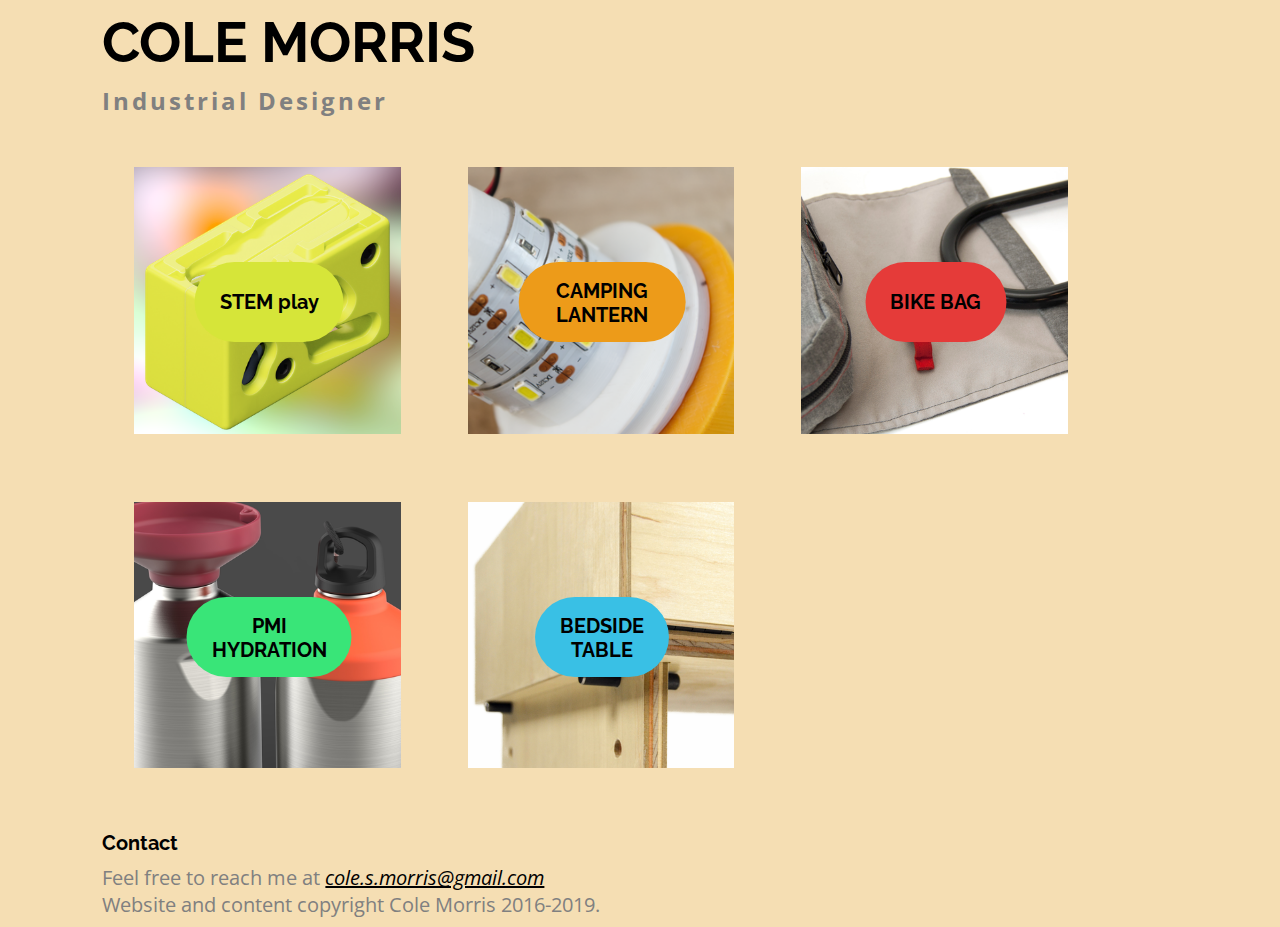
==== index.html @ d3cc2de2 "nightstand live" ====
<!DOCTYPE html>
<html>

<head>
  <meta charset="UTF-8" name="viewport" content="width=device-width, initial-scale=1.0, user-scalable=1">
  <title>Cole Morris</title>
  <link rel="stylesheet" type="text/css" href="style_grid.css">
  <link href="https://fonts.googleapis.com/css?family=Open+Sans:300|Raleway:700,800" rel="stylesheet">
  <h1>COLE MORRIS</h1>
  <h3>Industrial Designer</h3>
</head>

<body>
  <div class="grid-container">
    <div class="grid-box">
      <a class="grid-STEMplay" href="/STEMplay.html">
        <!--STEMplay-->
        <img src="images/grid_STEMplay_blur.png">
        <button class="button_STEMplay">
          <h2>STEM play</h2>
        </button>
      </a>
    </div>
    <div class="grid-box">
      <a class="grid-lantern" href="/construction.html">
        <!--lantern-->
        <img src="images/grid_lantern.png">
        <button class="button_lantern">
          <h2>CAMPING LANTERN</h2>
        </button>
      </a>
    </div>
    <div class="grid-box">
      <a class="grid-softgood" href="/softgood.html">
        <!--softgood-->
        <img src="images/grid_softgood2.png">
        <button class="button_softgood">
          <h2>BIKE BAG</h2>
        </button>
      </a>
    </div>
    <div class="grid-box">
      <a class="grid-PMI" href="/PMI.html">
        <!--PMI-->
        <img src="images/grid_PMI.png">
        <button class="button_PMI">
          <h2>PMI<br>HYDRATION</h2>
        </button>
      </a>
    </div>
    <div class="grid-box">
      <a class="grid-plywood" href="/nightstand.html">
        <!--plywood-->
        <img src="images/grid_plywood2.png">
        <button class="button_plywood">
          <h2>BEDSIDE<br>TABLE</h2>
        </button>
      </a>
    </div>
  </div>
</body>
<footer>
  <h4>Contact</h4>
  <p>
    Feel free to reach me at <a href="mailto:colesmorris@gmail.com"><i>cole.s.morris@gmail.com</i></a><br>
    Website and content copyright Cole Morris 2016-2019.
  </p>
</footer>

</html>
---- style_grid.css ----
body {
  width: 100%;
  height: 100%;
  margin: 0px;
  padding: 0px;
  background-color: wheat;
}

h1 {
  font-family: 'Raleway', sans-serif;
  color: black;
  text-align: left;
  font-size: 56px;
  font-style: 700;
  margin: 1vh 8vw;
}

h2 {
  font-family: 'Raleway', sans-serif;
  color: black;
  text-align: center;
  font-size: 20px;
  font-style: 800;
}

h3 {
  font-family: 'Open Sans', sans-serif;
  color: gray;
  text-align: left;
  font-size: 24px;
  letter-spacing: 3px;
  margin: 0 8vw;
}

/* contact heading */
h4 {
  font-family: 'Raleway', sans-serif;
  color: black;
  text-align: left;
  font-size: 20px;
  font-style: 800;
  margin: 1vh 8vw;
}

p {
  font-family: 'Open Sans', sans-serif;
  color: gray;
  text-align: left;
  font-size: 20px;
  margin: 1vh 8vw;
}

img:hover, button:hover, .grid-box:hover {
  background-color: white;
}

img:active, button:active, .grid-box:active {
  background-color: white;
}

a {
  color: black;
}

.grid-container {
  display: grid;
  grid-template-columns: repeat(auto-fill, minmax(18rem, 1fr));
  grid-auto-rows: 1fr;
  max-width: 1000px;
  padding: 2vh  8vw;
  margin-top: 0;
}

.grid-box {
  position: relative;
  width: 100%;
}

.grid-box img {
  width: 80%;
  margin: 0px;
  padding: 2rem;
}

.grid-box button {
  position: absolute;
  top: 50%;
  left: 50%;
  transform: translate(-50%, -50%);
  -ms-transform: translate(-50%, -50%);
  background-color: #8F8F8F;
  border: none;
  color: black;
  padding: 0px 25px;
  text-align: center;
  text-decoration: none;
  display: inline-block;
  margin-left: auto;
  margin-right: auto;
  cursor: pointer;
  border-radius: 10rem;
  height: 5rem;
}

.grid-box .button_STEMplay {
  background-color: #D6E539;
  color: black;
}

.grid-box .button_lantern {
  background-color: #ED9B19;
  color: black;
}

.grid-box .button_softgood {
  background-color: #E53B39;
  color: black;
}

.grid-box .button_PMI {
  background-color: #39E578;
  color: black;
}

.grid-box .button_plywood {
  background-color: #39C0E5;
  color: black;
}
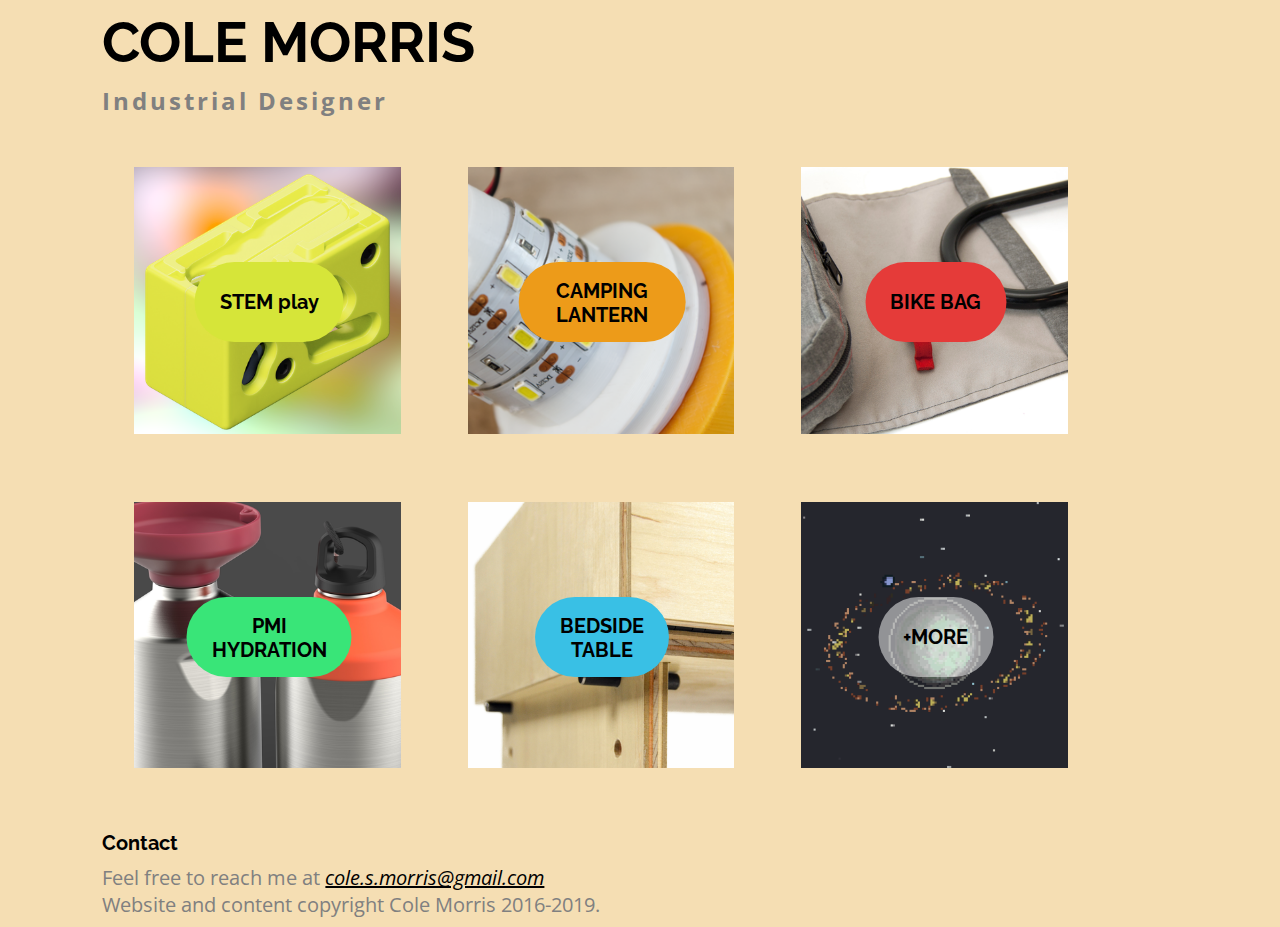
==== commit 979d7445: "new category cont." ====
--- a/index.html
+++ b/index.html
@@ -57,6 +57,16 @@
         </button>
       </a>
     </div>
+    <div class="grid-box">
+      <a class="grid-animation" href="/more_projects.html">
+        <!--misc blender-->
+        <img class="static" src="images/5_2moons.png">
+        <img class="animated" src="images/5_2moons.gif">
+        <button class="button_animated">
+          <h2>+MORE</h2>
+        </button>
+      </a>
+    </div>
   </div>
 </body>
 <footer>
--- a/style_grid.css
+++ b/style_grid.css
@@ -17,7 +17,7 @@
 
 h2 {
   font-family: 'Raleway', sans-serif;
-  color: black;
+  /* color: black; */
   text-align: center;
   font-size: 20px;
   font-style: 800;
@@ -67,7 +67,7 @@
   grid-template-columns: repeat(auto-fill, minmax(18rem, 1fr));
   grid-auto-rows: 1fr;
   max-width: 1000px;
-  padding: 2vh  8vw;
+  padding: 2vh 8vw;
   margin-top: 0;
 }
 
@@ -90,7 +90,6 @@
   -ms-transform: translate(-50%, -50%);
   background-color: #8F8F8F;
   border: none;
-  color: black;
   padding: 0px 25px;
   text-align: center;
   text-decoration: none;
@@ -102,27 +101,39 @@
   height: 5rem;
 }
 
+.static {
+  position: absolute;
+}
+
+.static:hover {
+  opacity: 0;
+}
+
+.grid-animation:hover .static {
+  opacity: 0;
+}
+
 .grid-box .button_STEMplay {
   background-color: #D6E539;
-  color: black;
 }
 
 .grid-box .button_lantern {
   background-color: #ED9B19;
-  color: black;
 }
 
 .grid-box .button_softgood {
   background-color: #E53B39;
-  color: black;
 }
 
 .grid-box .button_PMI {
   background-color: #39E578;
-  color: black;
 }
 
 .grid-box .button_plywood {
   background-color: #39C0E5;
-  color: black;
 }
+
+.grid-box .button_animated {
+  color: rgba(0, 0, 0, 1);
+  background-color: rgba(255, 255, 255, 0.5);
+}
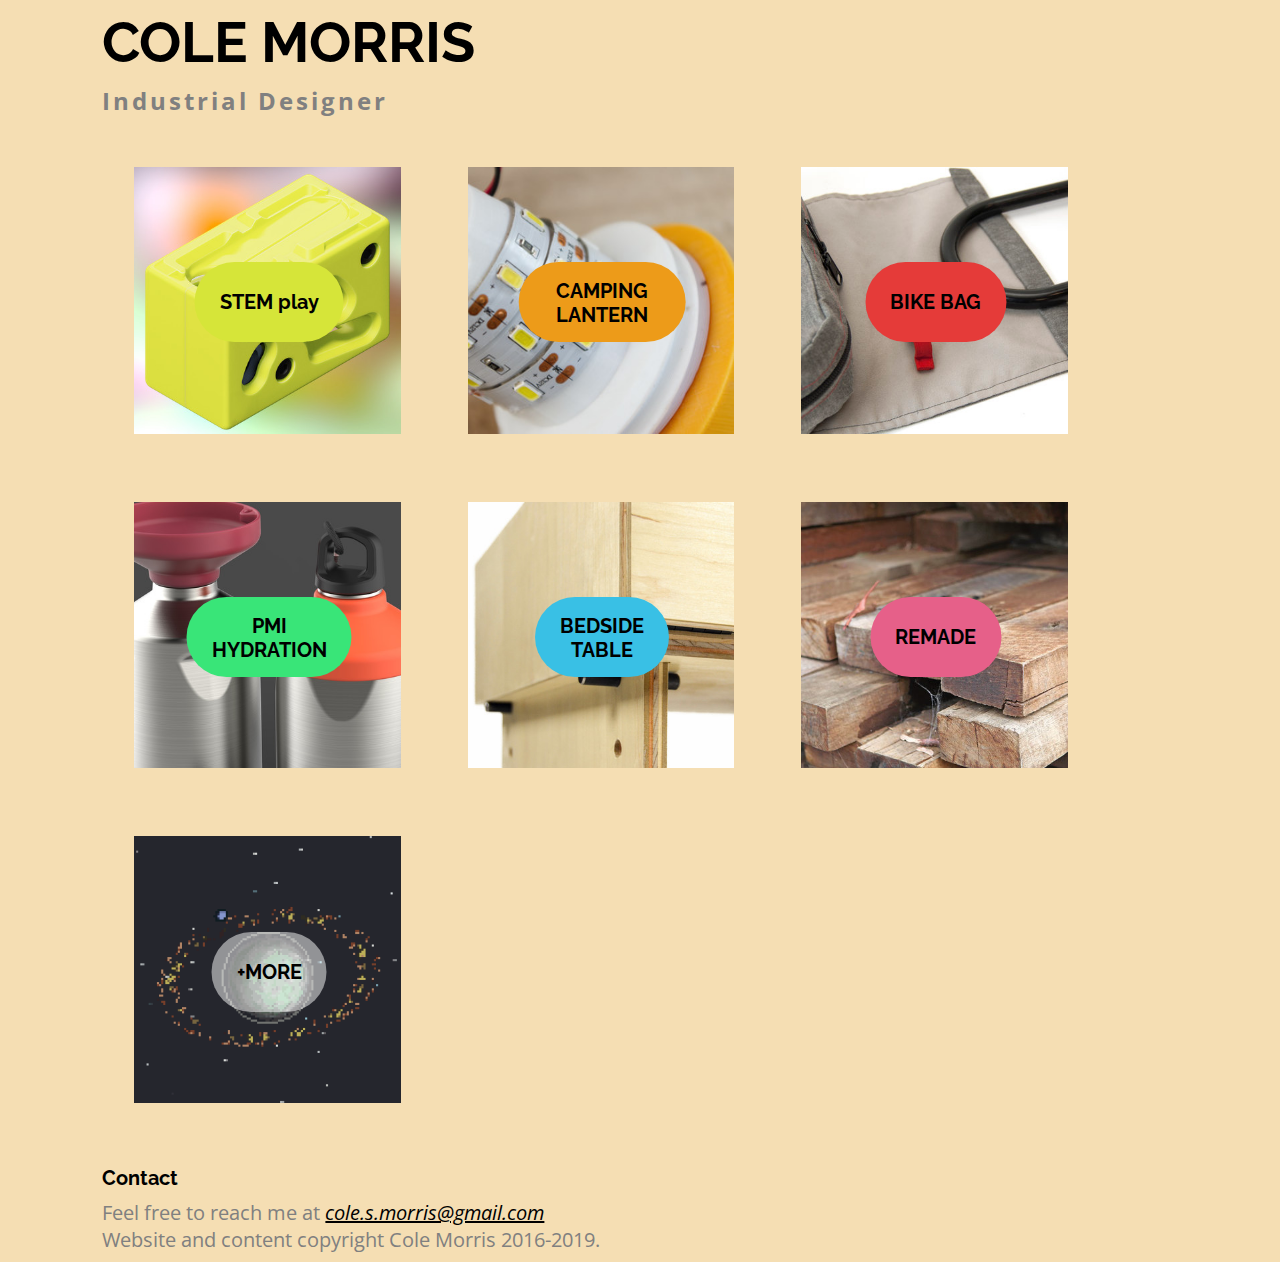
==== commit f26c032b: "Add SLAT tray, change pngs to jpgs" ====
--- a/index.html
+++ b/index.html
@@ -15,16 +15,16 @@
     <div class="grid-box">
       <a class="grid-STEMplay" href="/STEMplay.html">
         <!--STEMplay-->
-        <img src="images/grid_STEMplay_blur.png">
+        <img src="images/grid_STEMplay_blur.jpg">
         <button class="button_STEMplay">
           <h2>STEM play</h2>
         </button>
       </a>
     </div>
     <div class="grid-box">
-      <a class="grid-lantern" href="/construction.html">
+      <a class="grid-lantern" href="/lantern.html">
         <!--lantern-->
-        <img src="images/grid_lantern.png">
+        <img src="images/grid_lantern.jpg">
         <button class="button_lantern">
           <h2>CAMPING LANTERN</h2>
         </button>
@@ -33,7 +33,7 @@
     <div class="grid-box">
       <a class="grid-softgood" href="/softgood.html">
         <!--softgood-->
-        <img src="images/grid_softgood2.png">
+        <img src="images/grid_softgood2.jpg">
         <button class="button_softgood">
           <h2>BIKE BAG</h2>
         </button>
@@ -42,7 +42,7 @@
     <div class="grid-box">
       <a class="grid-PMI" href="/PMI.html">
         <!--PMI-->
-        <img src="images/grid_PMI.png">
+        <img src="images/grid_PMI.jpg">
         <button class="button_PMI">
           <h2>PMI<br>HYDRATION</h2>
         </button>
@@ -51,9 +51,18 @@
     <div class="grid-box">
       <a class="grid-plywood" href="/nightstand.html">
         <!--plywood-->
-        <img src="images/grid_plywood2.png">
+        <img src="images/grid_plywood2.jpg">
         <button class="button_plywood">
           <h2>BEDSIDE<br>TABLE</h2>
+        </button>
+      </a>
+    </div>
+    <div class="grid-box">
+      <a class="grid-REMADE" href="/REMADE.html">
+        <!--plywood-->
+        <img src="images/grid_REMADE3.jpg">
+        <button class="button_REMADE">
+          <h2>REMADE</h2>
         </button>
       </a>
     </div>
--- a/style_grid.css
+++ b/style_grid.css
@@ -133,6 +133,10 @@
   background-color: #39C0E5;
 }
 
+.grid-box .button_REMADE {
+  background-color: #E66089;
+}
+
 .grid-box .button_animated {
   color: rgba(0, 0, 0, 1);
   background-color: rgba(255, 255, 255, 0.5);
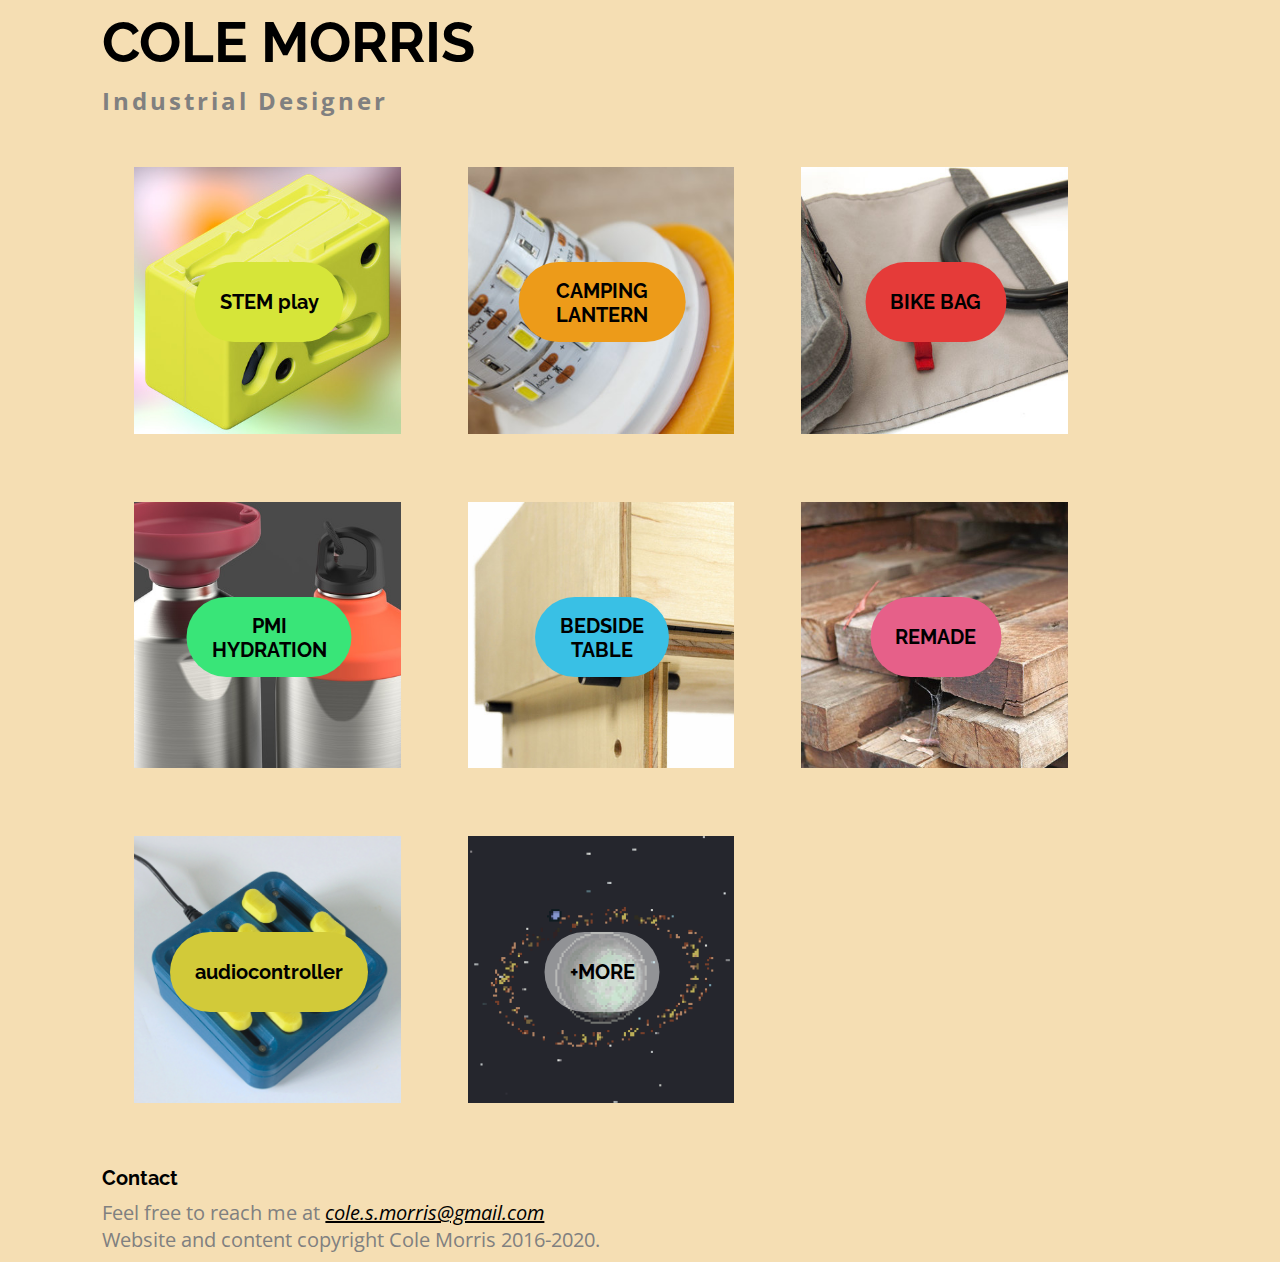
==== commit 489c2922: "Add audiocontroller deej box project" ====
--- a/index.html
+++ b/index.html
@@ -67,6 +67,15 @@
       </a>
     </div>
     <div class="grid-box">
+      <a class="grid-animation" href="/audiocontroller.html">
+        <!--3D printed audio mixer-->
+        <img src="images/GRID_audiocontroller.jpg">
+        <button class="button_audiocontroller">
+          <h2>audiocontroller</h2>
+        </button>
+      </a>
+    </div>
+    <div class="grid-box">
       <a class="grid-animation" href="/more_projects.html">
         <!--misc blender-->
         <img class="static" src="images/5_2moons.png">
@@ -82,7 +91,7 @@
   <h4>Contact</h4>
   <p>
     Feel free to reach me at <a href="mailto:colesmorris@gmail.com"><i>cole.s.morris@gmail.com</i></a><br>
-    Website and content copyright Cole Morris 2016-2019.
+    Website and content copyright Cole Morris 2016-2020.
   </p>
 </footer>
 
--- a/style_grid.css
+++ b/style_grid.css
@@ -137,6 +137,10 @@
   background-color: #E66089;
 }
 
+.grid-box .button_audiocontroller {
+  background-color: #D2CA39;
+}
+
 .grid-box .button_animated {
   color: rgba(0, 0, 0, 1);
   background-color: rgba(255, 255, 255, 0.5);
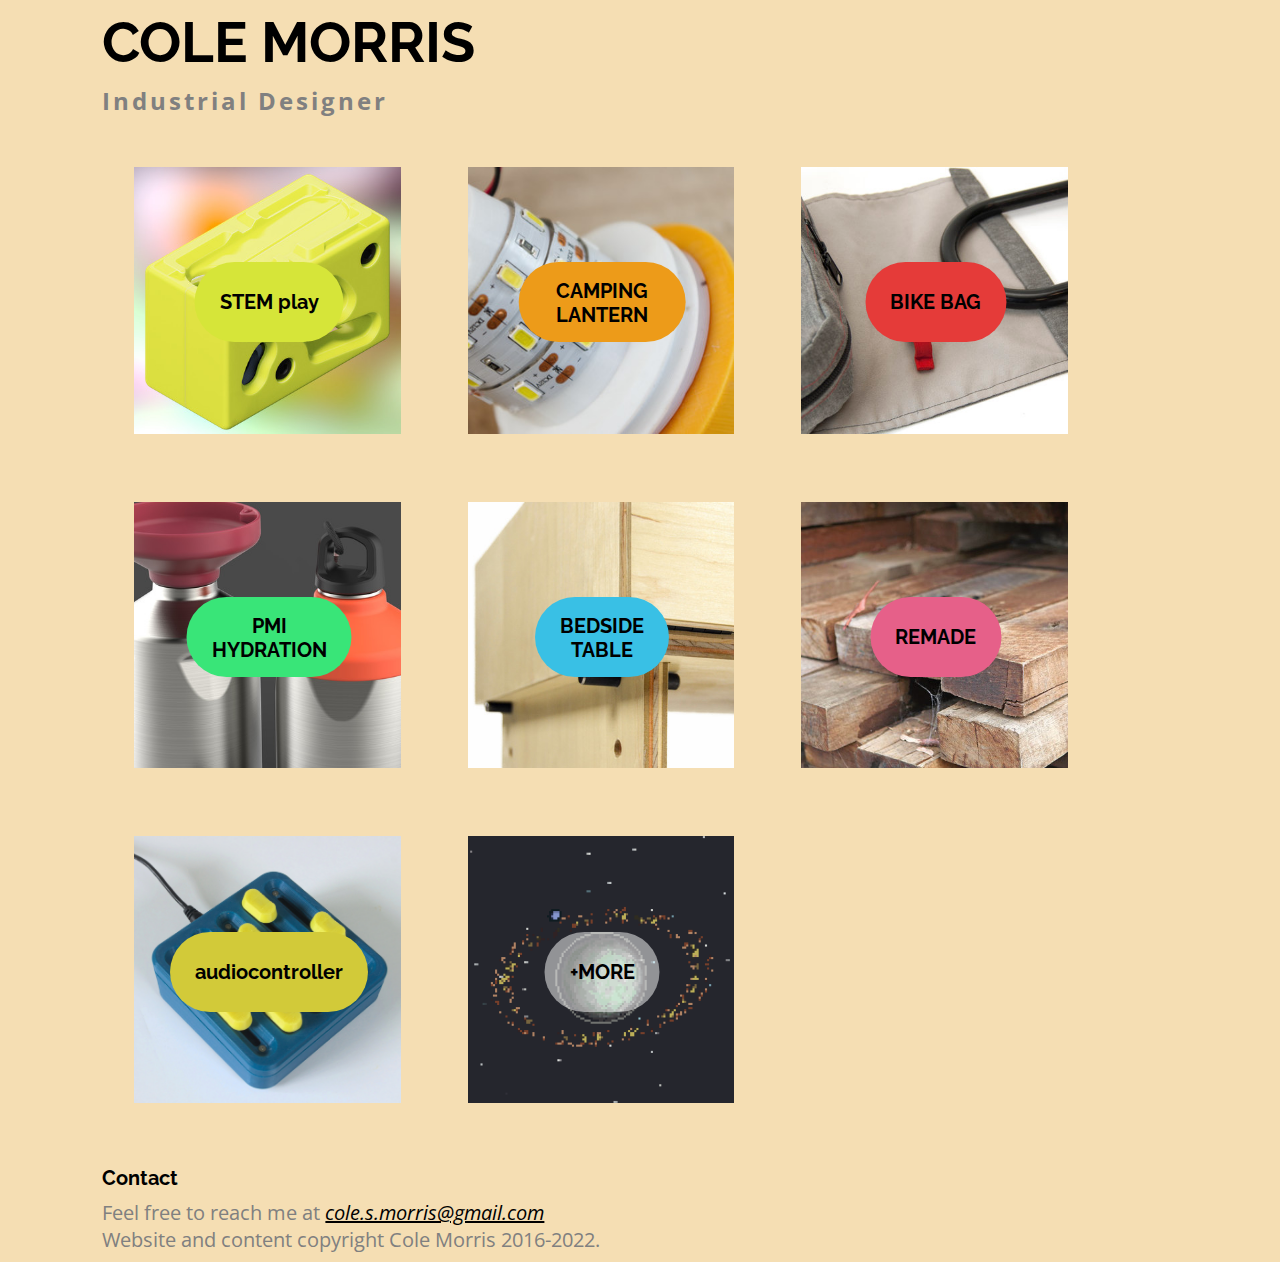
==== commit 961e9b65: "Update copyright dates" ====
--- a/index.html
+++ b/index.html
@@ -91,7 +91,7 @@
   <h4>Contact</h4>
   <p>
     Feel free to reach me at <a href="mailto:colesmorris@gmail.com"><i>cole.s.morris@gmail.com</i></a><br>
-    Website and content copyright Cole Morris 2016-2020.
+    Website and content copyright Cole Morris 2016-2022.
   </p>
 </footer>
 
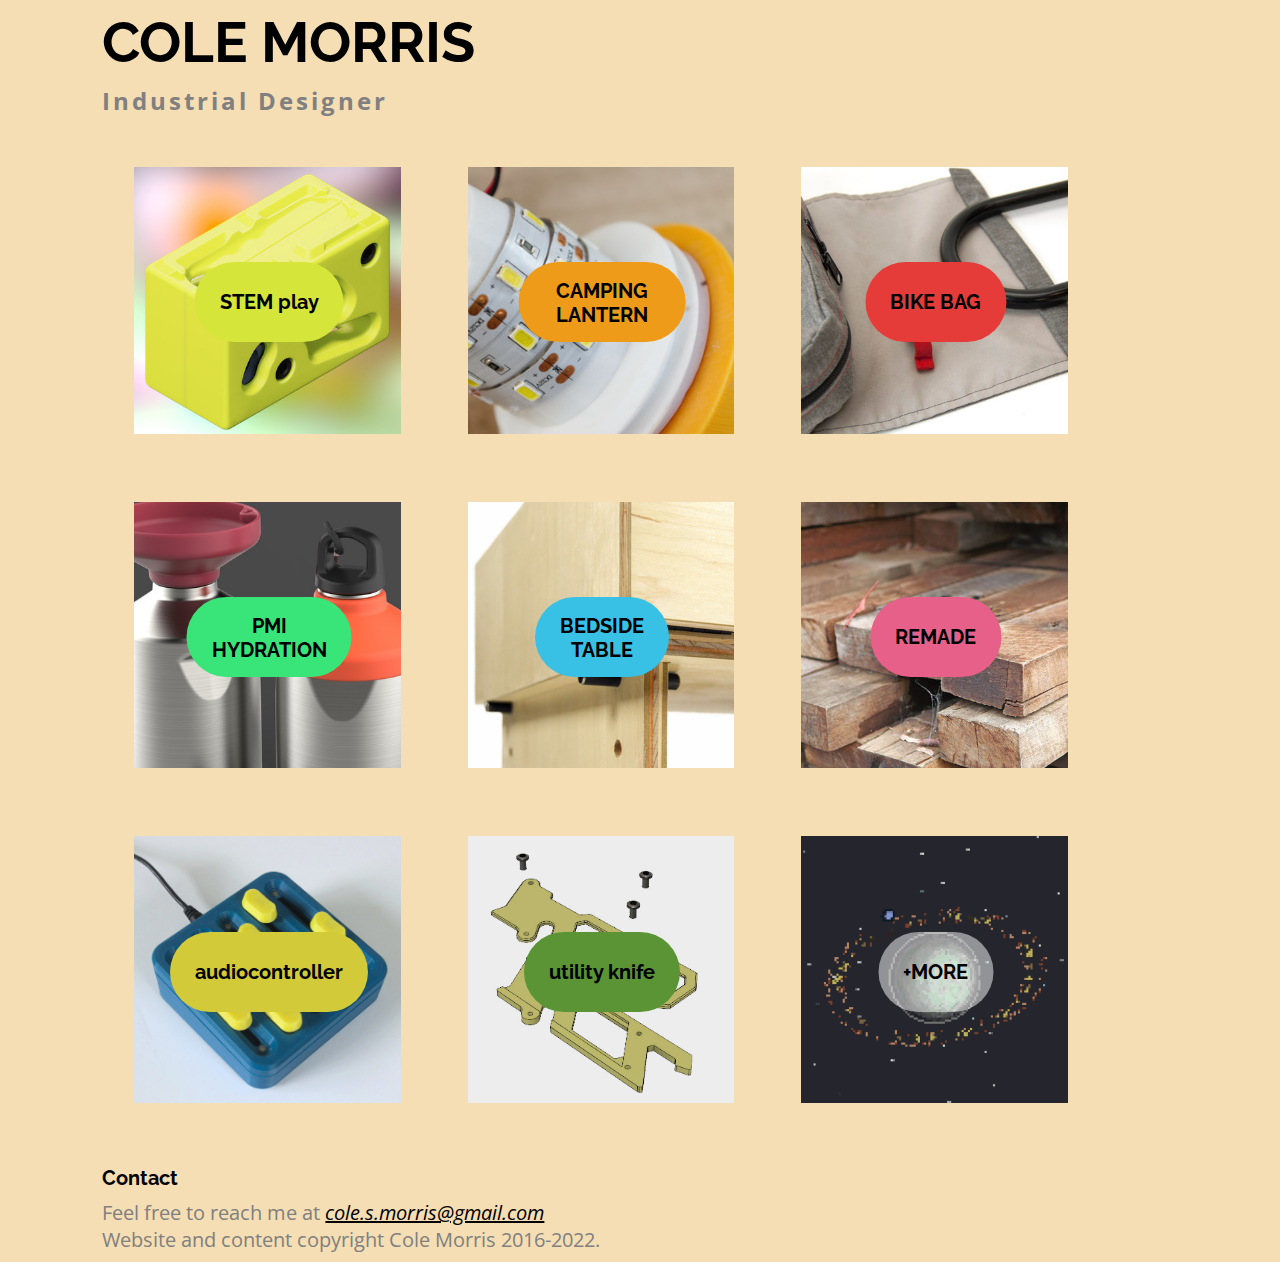
==== commit 66568bc3: "Add knife project" ====
--- a/index.html
+++ b/index.html
@@ -76,6 +76,15 @@
       </a>
     </div>
     <div class="grid-box">
+      <a class="grid-animation" href="/knife.html">
+        <!--Trayvax Knife-->
+        <img src="images/GRID_knife.jpg">
+        <button class="button_knife">
+          <h2>utility knife</h2>
+        </button>
+      </a>
+    </div>
+    <div class="grid-box">
       <a class="grid-animation" href="/more_projects.html">
         <!--misc blender-->
         <img class="static" src="images/5_2moons.png">
--- a/style_grid.css
+++ b/style_grid.css
@@ -141,6 +141,10 @@
   background-color: #D2CA39;
 }
 
+.grid-box .button_knife {
+  background-color: #5a9434;
+}
+
 .grid-box .button_animated {
   color: rgba(0, 0, 0, 1);
   background-color: rgba(255, 255, 255, 0.5);
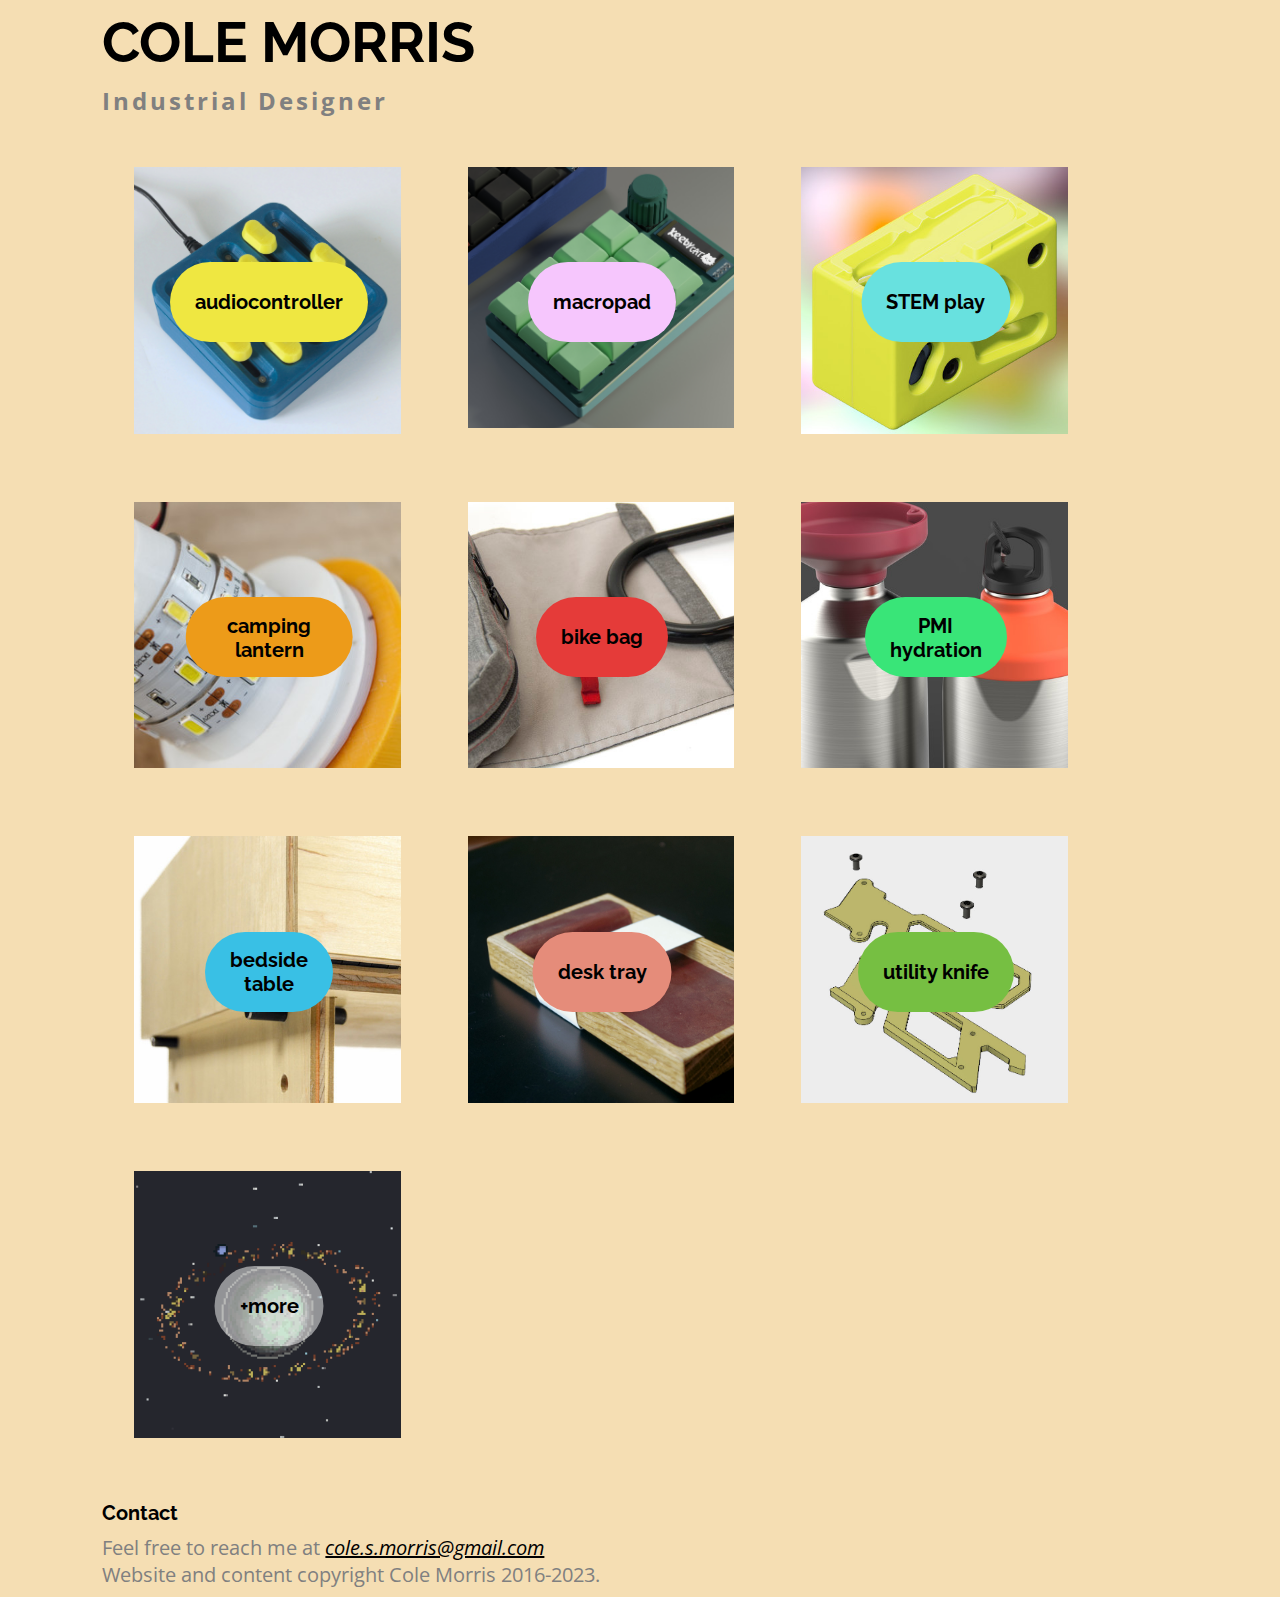
==== commit d808da04: "add keeby cat and update audiocontroller" ====
--- a/index.html
+++ b/index.html
@@ -1,107 +1,123 @@
 <!DOCTYPE html>
 <html>
+  <head>
+    <meta
+      charset="UTF-8"
+      name="viewport"
+      content="width=device-width, initial-scale=1.0, user-scalable=1"
+    />
+    <title>Cole Morris</title>
+    <link rel="stylesheet" type="text/css" href="style_grid.css" />
+    <link
+      href="https://fonts.googleapis.com/css?family=Open+Sans:300|Raleway:700,800"
+      rel="stylesheet"
+    />
+    <h1>COLE MORRIS</h1>
+    <h3>Industrial Designer</h3>
+  </head>
 
-<head>
-  <meta charset="UTF-8" name="viewport" content="width=device-width, initial-scale=1.0, user-scalable=1">
-  <title>Cole Morris</title>
-  <link rel="stylesheet" type="text/css" href="style_grid.css">
-  <link href="https://fonts.googleapis.com/css?family=Open+Sans:300|Raleway:700,800" rel="stylesheet">
-  <h1>COLE MORRIS</h1>
-  <h3>Industrial Designer</h3>
-</head>
-
-<body>
-  <div class="grid-container">
-    <div class="grid-box">
-      <a class="grid-STEMplay" href="/STEMplay.html">
-        <!--STEMplay-->
-        <img src="images/grid_STEMplay_blur.jpg">
-        <button class="button_STEMplay">
-          <h2>STEM play</h2>
-        </button>
-      </a>
+  <body>
+    <div class="grid-container">
+      <div class="grid-box">
+        <a class="grid-animation" href="/audiocontroller.html">
+          <!--3D printed audio mixer-->
+          <img src="images/GRID_audiocontroller.jpg" />
+          <button class="button_audiocontroller">
+            <h2>audiocontroller</h2>
+          </button>
+        </a>
+      </div>
+      <div class="grid-box">
+        <a class="grid-animation" href="/keeby_cat.html">
+          <!--keeby cat-->
+          <img src="images/keeby_cat/keeby_cat_render_main.jpg" />
+          <button class="button_macropad">
+            <h2>macropad</h2>
+          </button>
+        </a>
+      </div>
+      <div class="grid-box">
+        <a class="grid-STEMplay" href="/STEMplay.html">
+          <!--STEMplay-->
+          <img src="images/grid_STEMplay_blur.jpg" />
+          <button class="button_STEMplay">
+            <h2>STEM play</h2>
+          </button>
+        </a>
+      </div>
+      <div class="grid-box">
+        <a class="grid-lantern" href="/lantern.html">
+          <!--lantern-->
+          <img src="images/grid_lantern.jpg" />
+          <button class="button_lantern">
+            <h2>camping lantern</h2>
+          </button>
+        </a>
+      </div>
+      <div class="grid-box">
+        <a class="grid-softgood" href="/softgood.html">
+          <!--softgood-->
+          <img src="images/grid_softgood2.jpg" />
+          <button class="button_softgood">
+            <h2>bike bag</h2>
+          </button>
+        </a>
+      </div>
+      <div class="grid-box">
+        <a class="grid-PMI" href="/PMI.html">
+          <!--PMI-->
+          <img src="images/grid_PMI.jpg" />
+          <button class="button_PMI">
+            <h2>PMI<br />hydration</h2>
+          </button>
+        </a>
+      </div>
+      <div class="grid-box">
+        <a class="grid-plywood" href="/nightstand.html">
+          <!--plywood-->
+          <img src="images/grid_plywood2.jpg" />
+          <button class="button_plywood">
+            <h2>bedside<br />table</h2>
+          </button>
+        </a>
+      </div>
+      <div class="grid-box">
+        <a class="grid-REMADE" href="/REMADE.html">
+          <!--plywood-->
+          <img src="images/top_adjusted_square.jpg" />
+          <button class="button_REMADE">
+            <h2>desk tray</h2>
+          </button>
+        </a>
+      </div>
+      <div class="grid-box">
+        <a class="grid-animation" href="/knife.html">
+          <!--Trayvax Knife-->
+          <img src="images/GRID_knife.jpg" />
+          <button class="button_knife">
+            <h2>utility knife</h2>
+          </button>
+        </a>
+      </div>
+      <div class="grid-box">
+        <a class="grid-animation" href="/more_projects.html">
+          <!--misc blender-->
+          <img class="static" src="images/5_2moons.png" />
+          <img class="animated" src="images/5_2moons.gif" />
+          <button class="button_animated">
+            <h2>+more</h2>
+          </button>
+        </a>
+      </div>
     </div>
-    <div class="grid-box">
-      <a class="grid-lantern" href="/lantern.html">
-        <!--lantern-->
-        <img src="images/grid_lantern.jpg">
-        <button class="button_lantern">
-          <h2>CAMPING LANTERN</h2>
-        </button>
-      </a>
-    </div>
-    <div class="grid-box">
-      <a class="grid-softgood" href="/softgood.html">
-        <!--softgood-->
-        <img src="images/grid_softgood2.jpg">
-        <button class="button_softgood">
-          <h2>BIKE BAG</h2>
-        </button>
-      </a>
-    </div>
-    <div class="grid-box">
-      <a class="grid-PMI" href="/PMI.html">
-        <!--PMI-->
-        <img src="images/grid_PMI.jpg">
-        <button class="button_PMI">
-          <h2>PMI<br>HYDRATION</h2>
-        </button>
-      </a>
-    </div>
-    <div class="grid-box">
-      <a class="grid-plywood" href="/nightstand.html">
-        <!--plywood-->
-        <img src="images/grid_plywood2.jpg">
-        <button class="button_plywood">
-          <h2>BEDSIDE<br>TABLE</h2>
-        </button>
-      </a>
-    </div>
-    <div class="grid-box">
-      <a class="grid-REMADE" href="/REMADE.html">
-        <!--plywood-->
-        <img src="images/grid_REMADE3.jpg">
-        <button class="button_REMADE">
-          <h2>REMADE</h2>
-        </button>
-      </a>
-    </div>
-    <div class="grid-box">
-      <a class="grid-animation" href="/audiocontroller.html">
-        <!--3D printed audio mixer-->
-        <img src="images/GRID_audiocontroller.jpg">
-        <button class="button_audiocontroller">
-          <h2>audiocontroller</h2>
-        </button>
-      </a>
-    </div>
-    <div class="grid-box">
-      <a class="grid-animation" href="/knife.html">
-        <!--Trayvax Knife-->
-        <img src="images/GRID_knife.jpg">
-        <button class="button_knife">
-          <h2>utility knife</h2>
-        </button>
-      </a>
-    </div>
-    <div class="grid-box">
-      <a class="grid-animation" href="/more_projects.html">
-        <!--misc blender-->
-        <img class="static" src="images/5_2moons.png">
-        <img class="animated" src="images/5_2moons.gif">
-        <button class="button_animated">
-          <h2>+MORE</h2>
-        </button>
-      </a>
-    </div>
-  </div>
-</body>
-<footer>
-  <h4>Contact</h4>
-  <p>
-    Feel free to reach me at <a href="mailto:colesmorris@gmail.com"><i>cole.s.morris@gmail.com</i></a><br>
-    Website and content copyright Cole Morris 2016-2022.
-  </p>
-</footer>
-
+  </body>
+  <footer>
+    <h4>Contact</h4>
+    <p>
+      Feel free to reach me at
+      <a href="mailto:colesmorris@gmail.com"><i>cole.s.morris@gmail.com</i></a
+      ><br />
+      Website and content copyright Cole Morris 2016-2023.
+    </p>
+  </footer>
 </html>
--- a/style_grid.css
+++ b/style_grid.css
@@ -114,7 +114,7 @@
 }
 
 .grid-box .button_STEMplay {
-  background-color: #D6E539;
+  background-color: #68e1df;
 }
 
 .grid-box .button_lantern {
@@ -134,15 +134,19 @@
 }
 
 .grid-box .button_REMADE {
-  background-color: #E66089;
+  background-color: #e58c7a;
 }
 
 .grid-box .button_audiocontroller {
-  background-color: #D2CA39;
+  background-color: #efe741;
 }
 
 .grid-box .button_knife {
-  background-color: #5a9434;
+  background-color: #76bf42;
+}
+
+.grid-box .button_macropad {
+  background-color: #f6c6fd;
 }
 
 .grid-box .button_animated {
